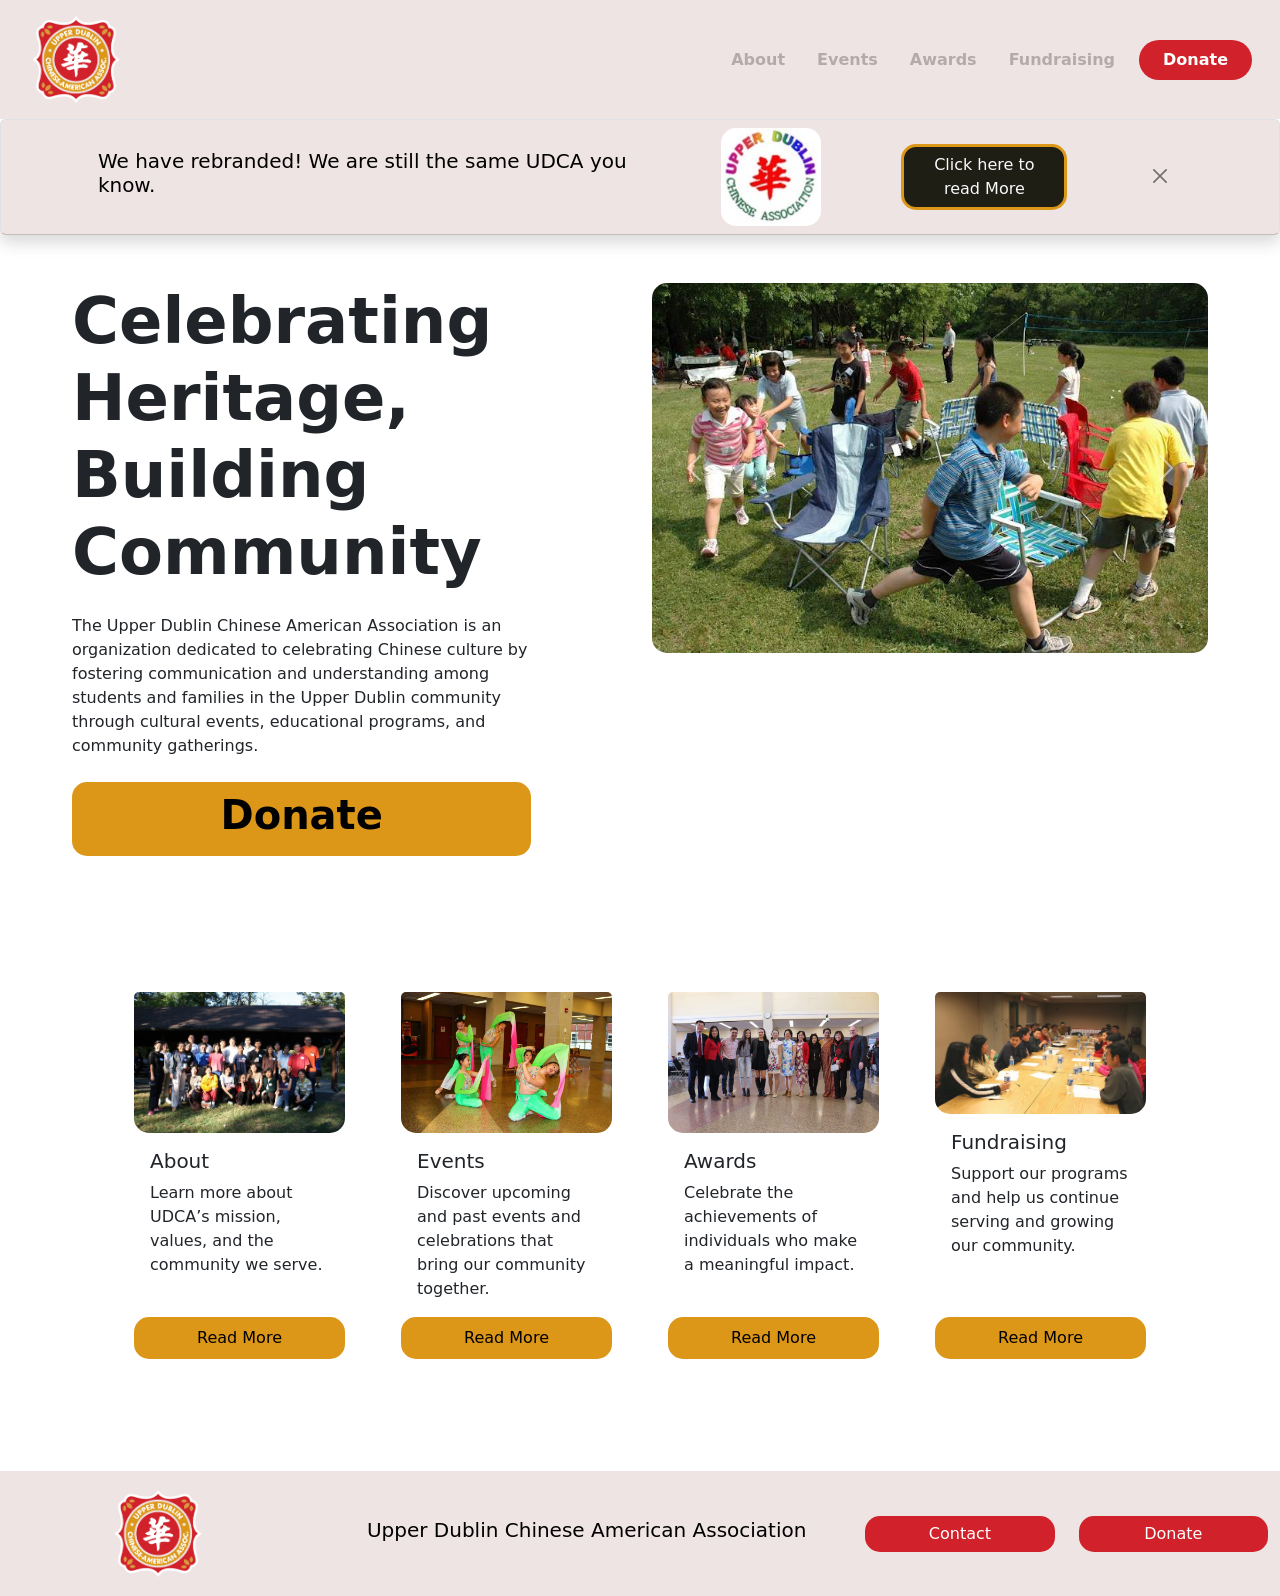
==== index.html @ 73cd3ec1 "Update index.html" ====
<!DOCTYPE html>
<html lang="en">
    <head>
        <link href="https://cdn.jsdelivr.net/npm/bootstrap@5.3.8/dist/css/bootstrap.min.css" rel="stylesheet" integrity="sha384-sRIl4kxILFvY47J16cr9ZwB07vP4J8+LH7qKQnuqkuIAvNWLzeN8tE5YBujZqJLB" crossorigin="anonymous">
        <meta charset="UTF-8" />
        <title>UDCA Home</title>
        <link rel="stylesheet" href="style.css"/>
         <script src="https://cdn.jsdelivr.net/npm/bootstrap@5.3.8/dist/js/bootstrap.bundle.min.js" integrity="sha384-FKyoEForCGlyvwx9Hj09JcYn3nv7wiPVlz7YYwJrWVcXK/BmnVDxM+D2scQbITxI" crossorigin="anonymous"></script>
   
    <style>
    /* #D1212A (red)
     * #1F1E14 (black)
     * #EFE4E4 (cream)
     * #DC9719 (yellow)
     * #645B38 (green)
     * #99B4CA (blue)
     *  */
        
        .toast {
    width: 100%;
    background-color:#EFE4E4 ;
    left: 0;
}
        .toast-header{
            background-color:transparent
        }
        
        .accordion{
            border:none;
            background-color:##EFE4E4 ;
        }
    
        </style>
    </head>
    <body>
        
    
        
        
<nav class="navbar sticky-top navbar-expand-md navbar-dark">
  <div class="container-fluid mx-3">
    <a class="navbar-brand" href="index.html">
      <img src="UDCAPrimary.png" width="100px">
    </a>

      <button
            type="button"
            class="navbar-toggler" 
            data-bs-toggle="offcanvas" 
            data-bs-target="#offcanvasNavbar" 
            aria-controls="offcanvasNavbar" 
            aria-expanded="false" 
            aria-label="Toggle navigation">
            <span class="navbar-toggler-icon"></span>
    </button>
        <div
                    style="background-color:#1F1E14"
                    class="offcanvas offcanvas-end"
                    tabindex="1"
                    id="offcanvasNavbar"
                    arialabelledby="offcanvasNavbarLabel">
        <div class="offcanvas-header">
                <h5 class="offcanvas-title" 
                id="offcanvasNavbarLabel"><img src="UDCAlogo.png" width="90%"></h5>
        <button type="button" class="btn-close btn-close-white" data-bs-dismiss="offcanvas" aria-label="Close"></button>
        </div>
    <div class="offcanvas-body" 
         id="navbarContent">
      <ul class="navbar-nav ms-auto mb-2 gap-3 mb-lg-0">
        <li class="nav-item">
          <a class="nav-link NavbarLink" href="About.html">About</a>
        </li>
        <li class="nav-item">
          <a class="nav-link NavbarLink" href="Events.html">Events</a>
        </li>
        <li class="nav-item">
          <a class="nav-link NavbarLink" href="Awards.html">Awards</a>
        </li>
        <li class="nav-item">
          <a class="nav-link NavbarLink" href="Fundraising.html">Fundraising</a>
        </li>
        <li class="nav-item">
          <a class="nav-link text-center px-4 border-radius=25px" id="donate" href="https://www.paypal.com/ncp/payment/A44ZZ54TGVCSY">Donate</a>
        </li>
      </ul>
    </div>
    </div>
  </div>
</nav>
        
        
        

<!--Toast-->
    <div class="container-toast">
      <div class="toast show accordion accordian-flush">
        <div class="toast-header accordion-item justify-content-around p-2">
            <div class="container">
                <div class="row justify-content-around">
                <div class="col-sm-4 col-md-4 col-lg-6 px-3 align-content-center">
                    <h5 class="accordion header text-black">
                    We have rebranded! We are still the same UDCA you know.
                    </h5>
                </div>
                <div class="col-2 text-center align-content-center">
            <img src="OldUDCALogo.png" width="100px" alt="oldlogo">
                </div>
            <div class="col-sm-3 col-md-4 col-lg-2 text-center align-content-center">
                        <button class="btn text-light" style="background-color:#1F1E14" type="button" data-bs-toggle="collapse" data-bs-target="#collapseOne" aria-expanded="true" aria-controls="collapseOne"> 
                        Click here to read More
                        </button>
                </div>
            <div class="col-1 align-content-center text-center">
        <button type="button" class="btn-close" data-bs-dismiss="toast"></button>
            </div>
        </div>
        <div id="collapseOne" class="accordion-collapse collapse" data-bs-parent="#toast-header">
        <div class="accordion-body text-black px-5 py-3">
            Welcome to the newly redesigned UDCA website! While the look and layout have been refreshed to create a more modern, accessible, and user-friendly experience, the heart of our organization remains the same. We are still committed to celebrating culture, supporting our community, and fostering meaningful connections across generations.
          <br><br>  
           This updated design is meant to make it easier for you to explore our programs, stay informed about events, and engage with everything UDCA has to offer. Though the appearance may be new, our mission, values, and dedication to the community continue unchanged. We’re the same UDCA you know and trust, just with a fresh new look.
      </div>
     </div>
    </div>
    </div>
  </div>
</div>
 
        

        
<div class= "container-fluid">
    <div class="row m-5 justify-content-between Images">
        <div class="col-sm-12 col-md-12 col-lg-6 col-xl-5  align-content-around">
            <h1>Celebrating Heritage, Building Community</h1>
            <div class="col my-4">The Upper Dublin Chinese American Association is an organization dedicated to celebrating Chinese culture by fostering communication and understanding among students and families in the Upper Dublin community through cultural events, educational programs, and community gatherings.
            </div>
            <div class="col my-4 text-center">
            <a href="DonateLink" class="btn"><h2>Donate</h2></a>
            </div>
        </div>
        <div class="col-sm-12 col-md-12 col-lg-6">
          <div id="carouselExampleAutoplaying" class="carousel slide" data-bs-ride="carousel">
                        <div class="carousel-inner">
                            <div class="carousel-item active">
                                <img src="UDCAKids.jpg" alt="KidsRunning" class="d-block w-100 h-300">
                            </div>
                            <div class="carousel-item">
                                <img src="UDCATugWar.jpg" class="d-block w-100 h-300" alt="..." >
                            </div>
                            <div class="carousel-item">
                                <img src="UDCAKids3.jpg" class="d-block w-100 h-300" alt="..." >
                            </div>
                            <div class="carousel-item">
                                <img src="UDCAKids2.jpg" class="d-block w-100 h-300" alt="..." >
                            </div>
                            <div class="carousel-item">
                                <img src="UDCADance.jpg" class="d-block w-100 h-300" alt="..." >
                            </div>
                            <div class="carousel-item">
                                <img src="UDCAAwards.jpg" class="d-block w-100 h-300" alt="..." >
                            </div>
                            <div class="carousel-item">
                                <img src="UDCAAbout.jpg" class="d-block w-100 h-300" alt="..." >
                            </div>
                        </div>
                        <button
                            class="carousel-control-prev"
                            type="button"
                            data-bs-target="#carouselExampleAutoplaying"
                            data-bs-slide="prev">
                            <span class="carousel-control-prev-icon" aria-hidden="true"></span>
                            <span class="visually-hidden">Previous</span>
                        </button>
                        <button
                            class="carousel-control-next"
                            type="button"
                            data-bs-target="#carouselExampleAutoplaying"
                            data-bs-slide="next">
                            <span class="carousel-control-next-icon" aria-hidden="true"></span>
                            <span class="visually-hidden">Next</span>
                        </button>
                    </div>
                </div>
    </div>    
</div>
        
<div class="container-fluid" id="HeadCards">
<div class="container mb-5 p-5">
<div class="row row-cols-1 row-cols-md-2 row-cols-lg-4 g-4">
  <div class="col" >
    <div class="card h-100 p-3" style="background-color:white">
      <img src="UDCAAbout.jpg" class="card-img-top" alt="AboutImage">
      <div class="card-body">
        <h5 class="card-title">About</h5>
        <p class="card-text">Learn more about UDCA’s mission, values, and the community we serve.</p>
        </div>
        <a href="About.html" class="btn">Read More</a>
    </div>
  </div>
  <div class="col">
    <div class="card h-100 p-3" style="background-color:white">
      <img src="UDCADance.jpg" class="card-img-top" alt="...">
      <div class="card-body">
        <h5 class="card-title">Events</h5>
        <p class="card-text">Discover upcoming and past events and celebrations that bring our community together.</p>
        </div>
          <a href="Events.html" class="btn">Read More</a>
    </div>
  </div>
  <div class="col">
    <div class="card h-100 p-3" style="background-color:white">
      <img src="UDCAAwards.jpg" class="card-img-top" alt="...">
      <div class="card-body">
        <h5 class="card-title">Awards</h5>
        <p class="card-text">Celebrate the achievements of individuals who make a meaningful impact.</p>
         </div>
          <a href="Awards.html" class="btn">Read More</a>
       
    </div>
  </div>
  <div class="col">
    <div class="card h-100 p-3" style="background-color:white">
      <img src="UDCAFundraising.jpg" class="card-img-top" alt="...">
      <div class="card-body">
        <h5 class="card-title">Fundraising</h5>
        <p class="card-text">Support our programs and help us continue serving and growing our community.</p>
        </div>
        <a href="Fundraising.html" class="btn">Read More</a>
    </div>
  </div>
</div>
</div>
</div>
        
      
        
        <!--Footer-->
        <div class="container-fluid " position="sticky" style="background-color:#EFE4E4">
            <div class="row  mt-5 justify-content-center">
                <div class="col-3 text-center p-3">
                <a href="index.html">
                <img src="UDCAPrimary.png" width="100px" alt="Logo"></a>
              </div>
            <div class="col-md-5 text-black align-content-center text-center">
                <h5>Upper Dublin
                Chinese American Association
               </h5> </div>
            <div class="col-sm-12 col-md-2  pt-3 pb-3 align-content-center ">
                <a href="mailto:UDCA@udchinese.org" class="btn btn-footer">Contact</a>
                </div>
            <div class="col-sm-12 col-md-2 pt-3 pb-3 align-content-center">
                <a href="https://www.paypal.com/donate?token=20tUKie6Eug36NWWuvtWciy3XHj_gR5hrsIdLXbP7QhfNN6p47j9enBToAJZy_8PmglJ-Dah6SpQRBNP" class="btn btn-footer">Donate</a>
                </div>
            </div>
        </div>
        
        
    </body>
   
</html>
---- style.css ----
/* #D1212A (red)
     * #1F1E14 (black)
     * #EFE4E4 (cream)
     * #DC9719 (yellow)
     * #645B38 (green)
     * #99B4CA (blue)
     *  */

    h1{
        font-size: 4rem;
        font-weight: 800;
}

    h2{
        font-size: 2.5rem;
        font-weight:800;
}

    .NavbarLink:hover{
    color:black;
    transition-property: inherit;
    transition-duration: 0.25s;
}

    .NavbarLink{
        color:#b5aaaa
}

    .Active{
        color:black;
        font-weight:800;
}

.Active:hover{
        color:black;
        font-weight:800;
}

    .navbar {
        background-color:#EFE4E4;
        font-weight:800;
}

    .sidenav {
            font-family:futura;
        }
    .nav-link {
            border-radius: 25px;
            font-size:1rem;
}

    

    .SideItem:hover{
        background-color:#EFE4E4 ;
        border-radius: 25px;
        color: black;
        transition-property: inherit;
        transition-duration: 0.25s;
        font-weight:500;
            
        }

    #VerticalUl {
        list-style-type: none;
        padding: 20px;
        width: 25%;
        height: 100%;
        position: fixed;
        overflow:auto; 
        top: 10%;
        color: black;
        font-weight:500
            }

    #donate {
        background-color:#D1212A;
        color:white;
}

    #donate:hover {
        background-color:white ;
        color:black;
        transition-property: inherit;
        transition-duration: 0.25s;
        
}

    .btn {
        border-width:3px;
        border-color:#DC9719;
        background-color:#DC9719;
        border-radius: 15px;
        width: 100%;
        color:black;
        font-weight: 500;
}

    #HeadCards {
        background-image: url("UDCAPattern.png");
        background-size: 100%;
        background-position:fixed;
        min-height:fit-content;
}

    .btn-footer {
        border:none;
        background-color:#D1212A ;
        border-radius: 15px;
        width: 100%;
        color:white
}

    .btn:hover {
       border-width:3px;
        border-color:#f9b842;
        background-color:#f9b842;
        transition-property: inherit;
        transition-duration: 0.5s;
        color:black;
}

    .card {
        border:none;
        border-radius: 15px;
}
    .row, .col{
        overflow: hidden;
}

    .Images{border-radius: 15px}


    img {
        border-radius: 15px
}

    .navbar-toggler{
        outline-color:white}
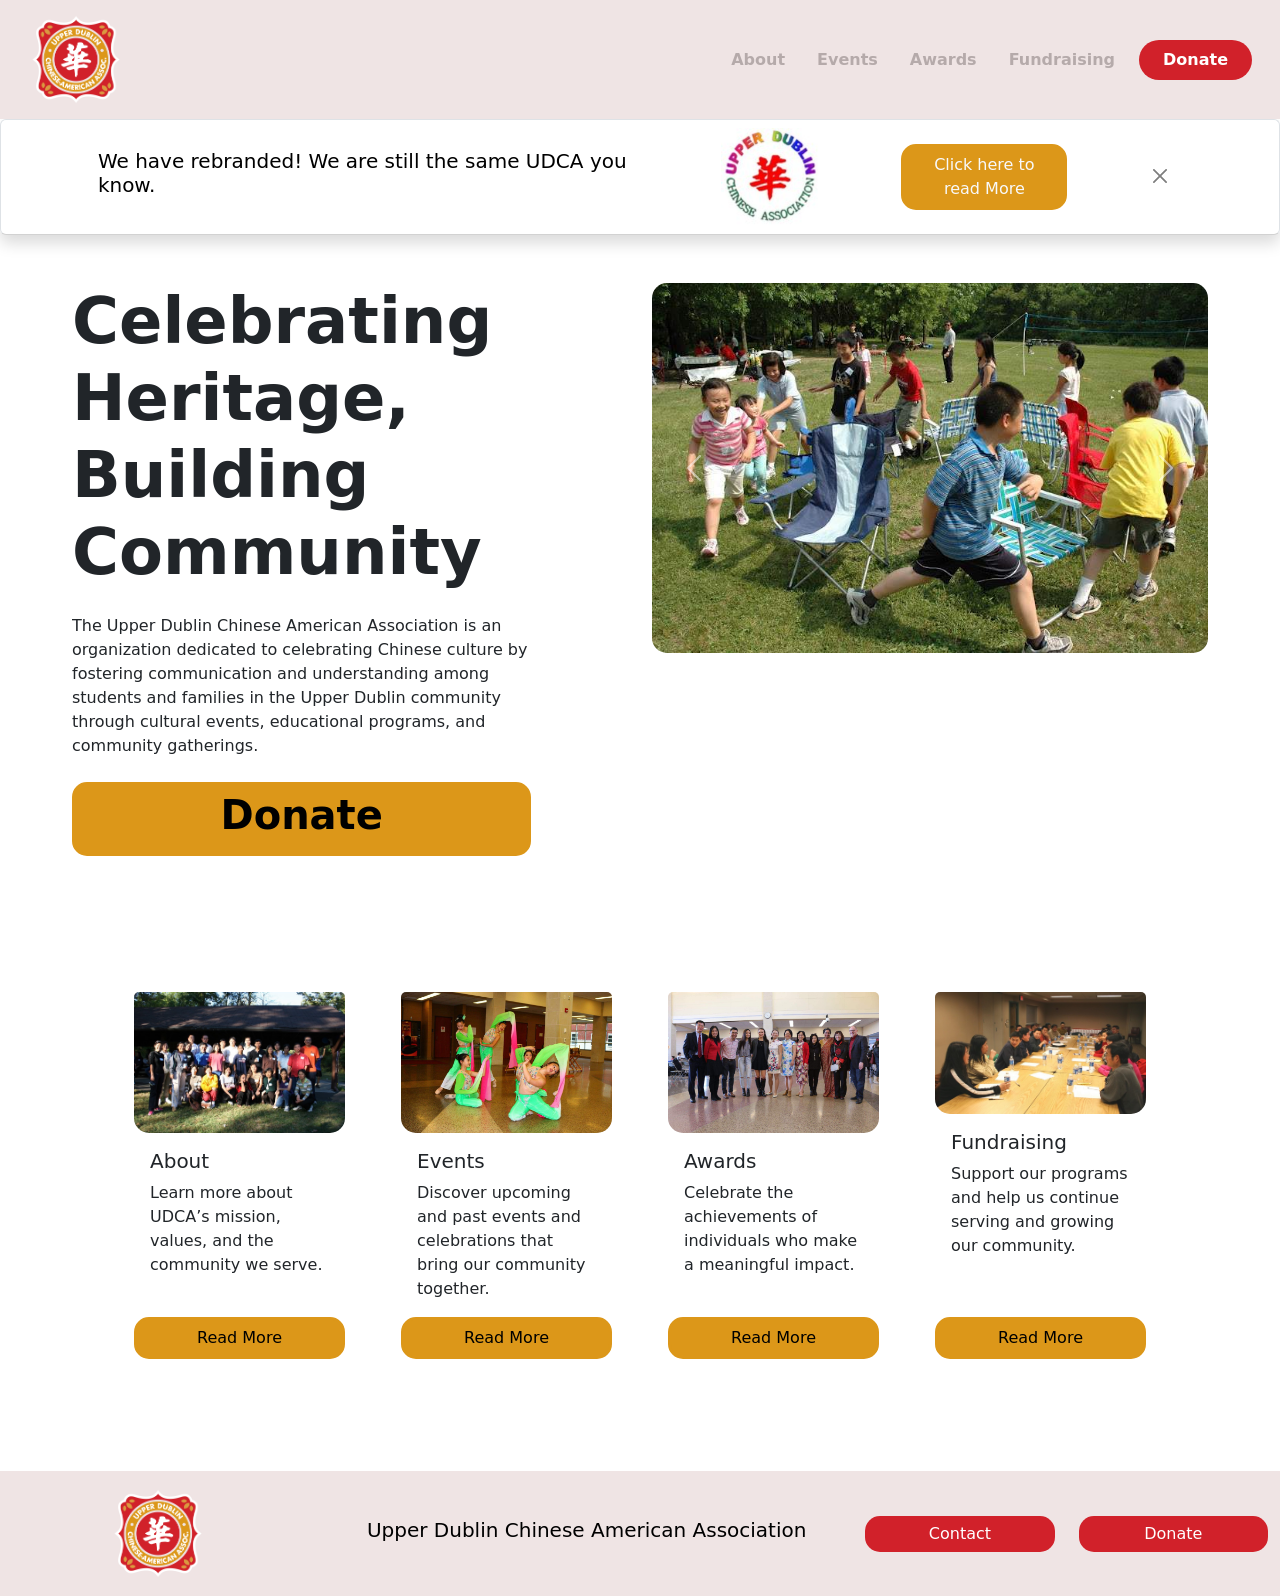
==== commit aa5aa305: "Update index.html" ====
--- a/index.html
+++ b/index.html
@@ -27,7 +27,7 @@
         
         .accordion{
             border:none;
-            background-color:##EFE4E4 ;
+            background-color:white ;
         }
     
         </style>
@@ -106,7 +106,7 @@
             <img src="OldUDCALogo.png" width="100px" alt="oldlogo">
                 </div>
             <div class="col-sm-3 col-md-4 col-lg-2 text-center align-content-center">
-                        <button class="btn text-light" style="background-color:#1F1E14" type="button" data-bs-toggle="collapse" data-bs-target="#collapseOne" aria-expanded="true" aria-controls="collapseOne"> 
+                        <button class="btn text-light" type="button" data-bs-toggle="collapse" data-bs-target="#collapseOne" aria-expanded="true" aria-controls="collapseOne"> 
                         Click here to read More
                         </button>
                 </div>
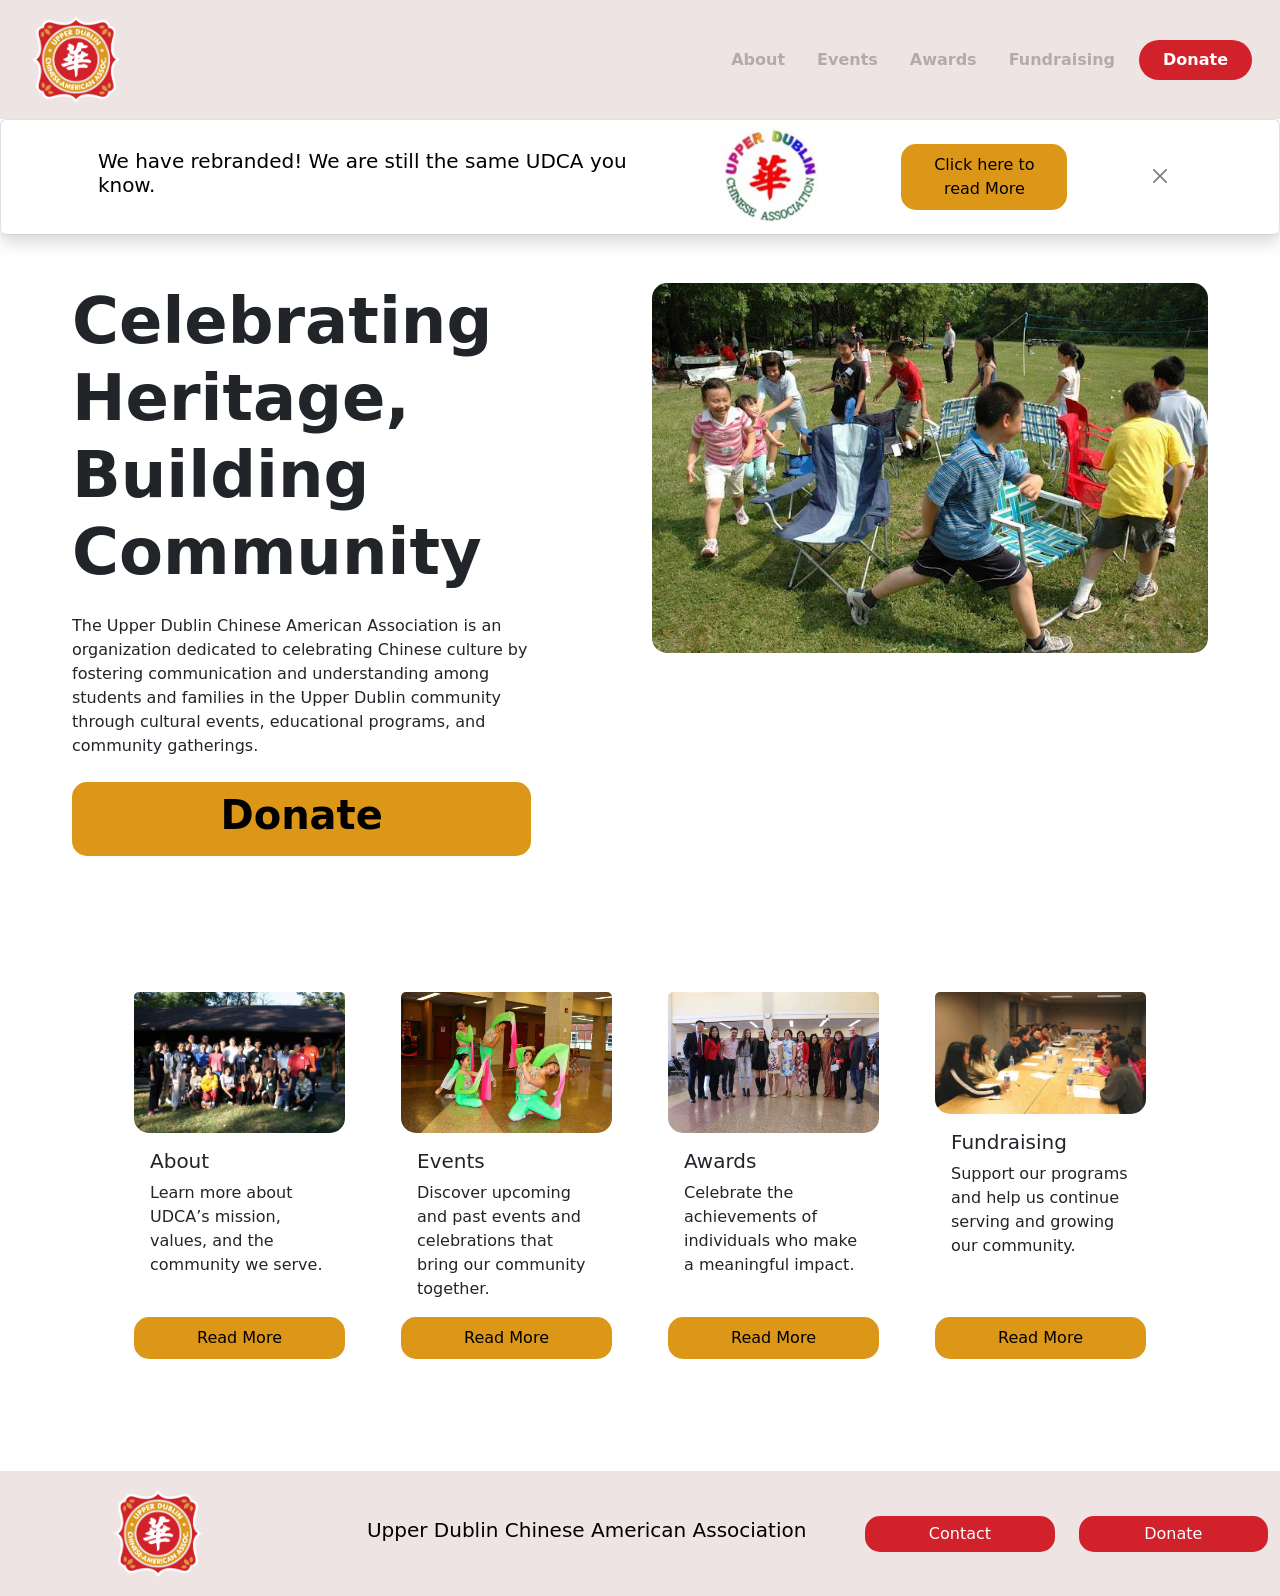
==== commit 3a91d725: "Update index.html" ====
--- a/index.html
+++ b/index.html
@@ -106,7 +106,7 @@
             <img src="OldUDCALogo.png" width="100px" alt="oldlogo">
                 </div>
             <div class="col-sm-3 col-md-4 col-lg-2 text-center align-content-center">
-                        <button class="btn text-light" type="button" data-bs-toggle="collapse" data-bs-target="#collapseOne" aria-expanded="true" aria-controls="collapseOne"> 
+                        <button class="btn" type="button" data-bs-toggle="collapse" data-bs-target="#collapseOne" aria-expanded="true" aria-controls="collapseOne"> 
                         Click here to read More
                         </button>
                 </div>
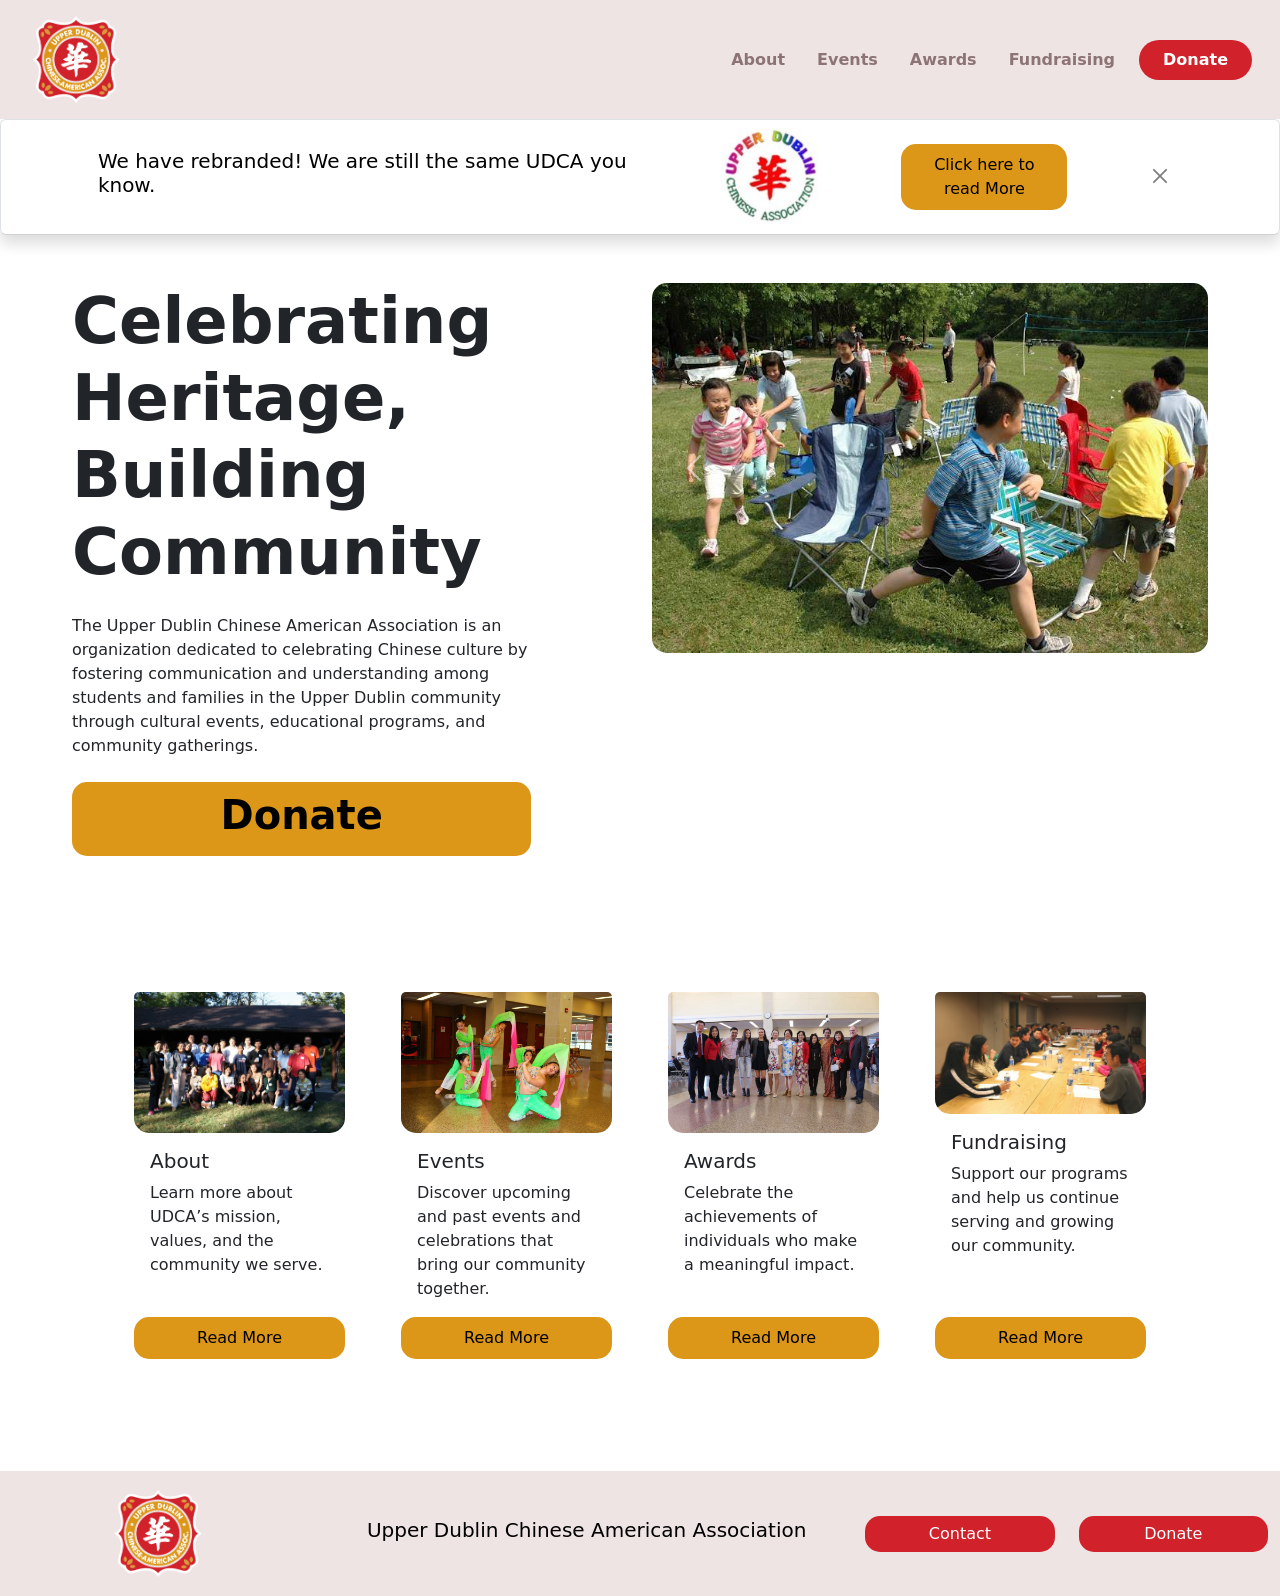
==== commit 7b3537f6: "Update index.html" ====
--- a/index.html
+++ b/index.html
@@ -37,10 +37,10 @@
     
         
         
-<nav class="navbar sticky-top navbar-expand-md navbar-dark">
+<nav class="navbar sticky-top navbar-expand-md navbar-light">
   <div class="container-fluid mx-3">
     <a class="navbar-brand" href="index.html">
-      <img src="UDCAPrimary.png" width="100px">
+      <img src="IMG/UDCAPrimary.png" width="100px">
     </a>
 
       <button
@@ -54,15 +54,15 @@
             <span class="navbar-toggler-icon"></span>
     </button>
         <div
-                    style="background-color:#1F1E14"
+                    style="background-color:#EFE4E4"
                     class="offcanvas offcanvas-end"
                     tabindex="1"
                     id="offcanvasNavbar"
                     arialabelledby="offcanvasNavbarLabel">
         <div class="offcanvas-header">
                 <h5 class="offcanvas-title" 
-                id="offcanvasNavbarLabel"><img src="UDCAlogo.png" width="90%"></h5>
-        <button type="button" class="btn-close btn-close-white" data-bs-dismiss="offcanvas" aria-label="Close"></button>
+                id="offcanvasNavbarLabel"><img src="IMG/UDCASecondary.png" width="90%"></h5>
+        <button type="button" class="btn-close btn-close-black" data-bs-dismiss="offcanvas" aria-label="Close"></button>
         </div>
     <div class="offcanvas-body" 
          id="navbarContent">
@@ -103,7 +103,7 @@
                     </h5>
                 </div>
                 <div class="col-2 text-center align-content-center">
-            <img src="OldUDCALogo.png" width="100px" alt="oldlogo">
+            <img src="IMG/OldUDCALogo.png" width="100px" alt="oldlogo">
                 </div>
             <div class="col-sm-3 col-md-4 col-lg-2 text-center align-content-center">
                         <button class="btn" type="button" data-bs-toggle="collapse" data-bs-target="#collapseOne" aria-expanded="true" aria-controls="collapseOne"> 
@@ -143,25 +143,25 @@
           <div id="carouselExampleAutoplaying" class="carousel slide" data-bs-ride="carousel">
                         <div class="carousel-inner">
                             <div class="carousel-item active">
-                                <img src="UDCAKids.jpg" alt="KidsRunning" class="d-block w-100 h-300">
-                            </div>
-                            <div class="carousel-item">
-                                <img src="UDCATugWar.jpg" class="d-block w-100 h-300" alt="..." >
-                            </div>
-                            <div class="carousel-item">
-                                <img src="UDCAKids3.jpg" class="d-block w-100 h-300" alt="..." >
-                            </div>
-                            <div class="carousel-item">
-                                <img src="UDCAKids2.jpg" class="d-block w-100 h-300" alt="..." >
-                            </div>
-                            <div class="carousel-item">
-                                <img src="UDCADance.jpg" class="d-block w-100 h-300" alt="..." >
-                            </div>
-                            <div class="carousel-item">
-                                <img src="UDCAAwards.jpg" class="d-block w-100 h-300" alt="..." >
-                            </div>
-                            <div class="carousel-item">
-                                <img src="UDCAAbout.jpg" class="d-block w-100 h-300" alt="..." >
+                                <img src="IMG/UDCAKids.jpg" alt="KidsRunning" class="d-block w-100 h-300">
+                            </div>
+                            <div class="carousel-item">
+                                <img src="IMG/UDCATugWar.jpg" class="d-block w-100 h-300" alt="..." >
+                            </div>
+                            <div class="carousel-item">
+                                <img src="IMG/UDCAKids3.jpg" class="d-block w-100 h-300" alt="..." >
+                            </div>
+                            <div class="carousel-item">
+                                <img src="IMG/UDCAKids2.jpg" class="d-block w-100 h-300" alt="..." >
+                            </div>
+                            <div class="carousel-item">
+                                <img src="IMG/UDCADance.jpg" class="d-block w-100 h-300" alt="..." >
+                            </div>
+                            <div class="carousel-item">
+                                <img src="IMG/UDCAAwards.jpg" class="d-block w-100 h-300" alt="..." >
+                            </div>
+                            <div class="carousel-item">
+                                <img src="IMG/UDCAAbout.jpg" class="d-block w-100 h-300" alt="..." >
                             </div>
                         </div>
                         <button
@@ -190,7 +190,7 @@
 <div class="row row-cols-1 row-cols-md-2 row-cols-lg-4 g-4">
   <div class="col" >
     <div class="card h-100 p-3" style="background-color:white">
-      <img src="UDCAAbout.jpg" class="card-img-top" alt="AboutImage">
+      <img src="IMG/UDCAAbout.jpg" class="card-img-top" alt="AboutImage">
       <div class="card-body">
         <h5 class="card-title">About</h5>
         <p class="card-text">Learn more about UDCA’s mission, values, and the community we serve.</p>
@@ -200,7 +200,7 @@
   </div>
   <div class="col">
     <div class="card h-100 p-3" style="background-color:white">
-      <img src="UDCADance.jpg" class="card-img-top" alt="...">
+      <img src="IMG/UDCADance.jpg" class="card-img-top" alt="...">
       <div class="card-body">
         <h5 class="card-title">Events</h5>
         <p class="card-text">Discover upcoming and past events and celebrations that bring our community together.</p>
@@ -210,7 +210,7 @@
   </div>
   <div class="col">
     <div class="card h-100 p-3" style="background-color:white">
-      <img src="UDCAAwards.jpg" class="card-img-top" alt="...">
+      <img src="IMG/UDCAAwards.jpg" class="card-img-top" alt="...">
       <div class="card-body">
         <h5 class="card-title">Awards</h5>
         <p class="card-text">Celebrate the achievements of individuals who make a meaningful impact.</p>
@@ -221,7 +221,7 @@
   </div>
   <div class="col">
     <div class="card h-100 p-3" style="background-color:white">
-      <img src="UDCAFundraising.jpg" class="card-img-top" alt="...">
+      <img src="IMG/UDCAFundraising.jpg" class="card-img-top" alt="...">
       <div class="card-body">
         <h5 class="card-title">Fundraising</h5>
         <p class="card-text">Support our programs and help us continue serving and growing our community.</p>
@@ -240,7 +240,7 @@
             <div class="row  mt-5 justify-content-center">
                 <div class="col-3 text-center p-3">
                 <a href="index.html">
-                <img src="UDCAPrimary.png" width="100px" alt="Logo"></a>
+                <img src="IMG/UDCAPrimary.png" width="100px" alt="Logo"></a>
               </div>
             <div class="col-md-5 text-black align-content-center text-center">
                 <h5>Upper Dublin
--- a/style.css
+++ b/style.css
@@ -23,7 +23,7 @@
 }
 
     .NavbarLink{
-        color:#b5aaaa
+        color:#8d7474
 }
 
     .Active{
@@ -133,8 +133,4 @@
 
     img {
         border-radius: 15px
-}
-
-    .navbar-toggler{
-        outline-color:white}
-
+    }
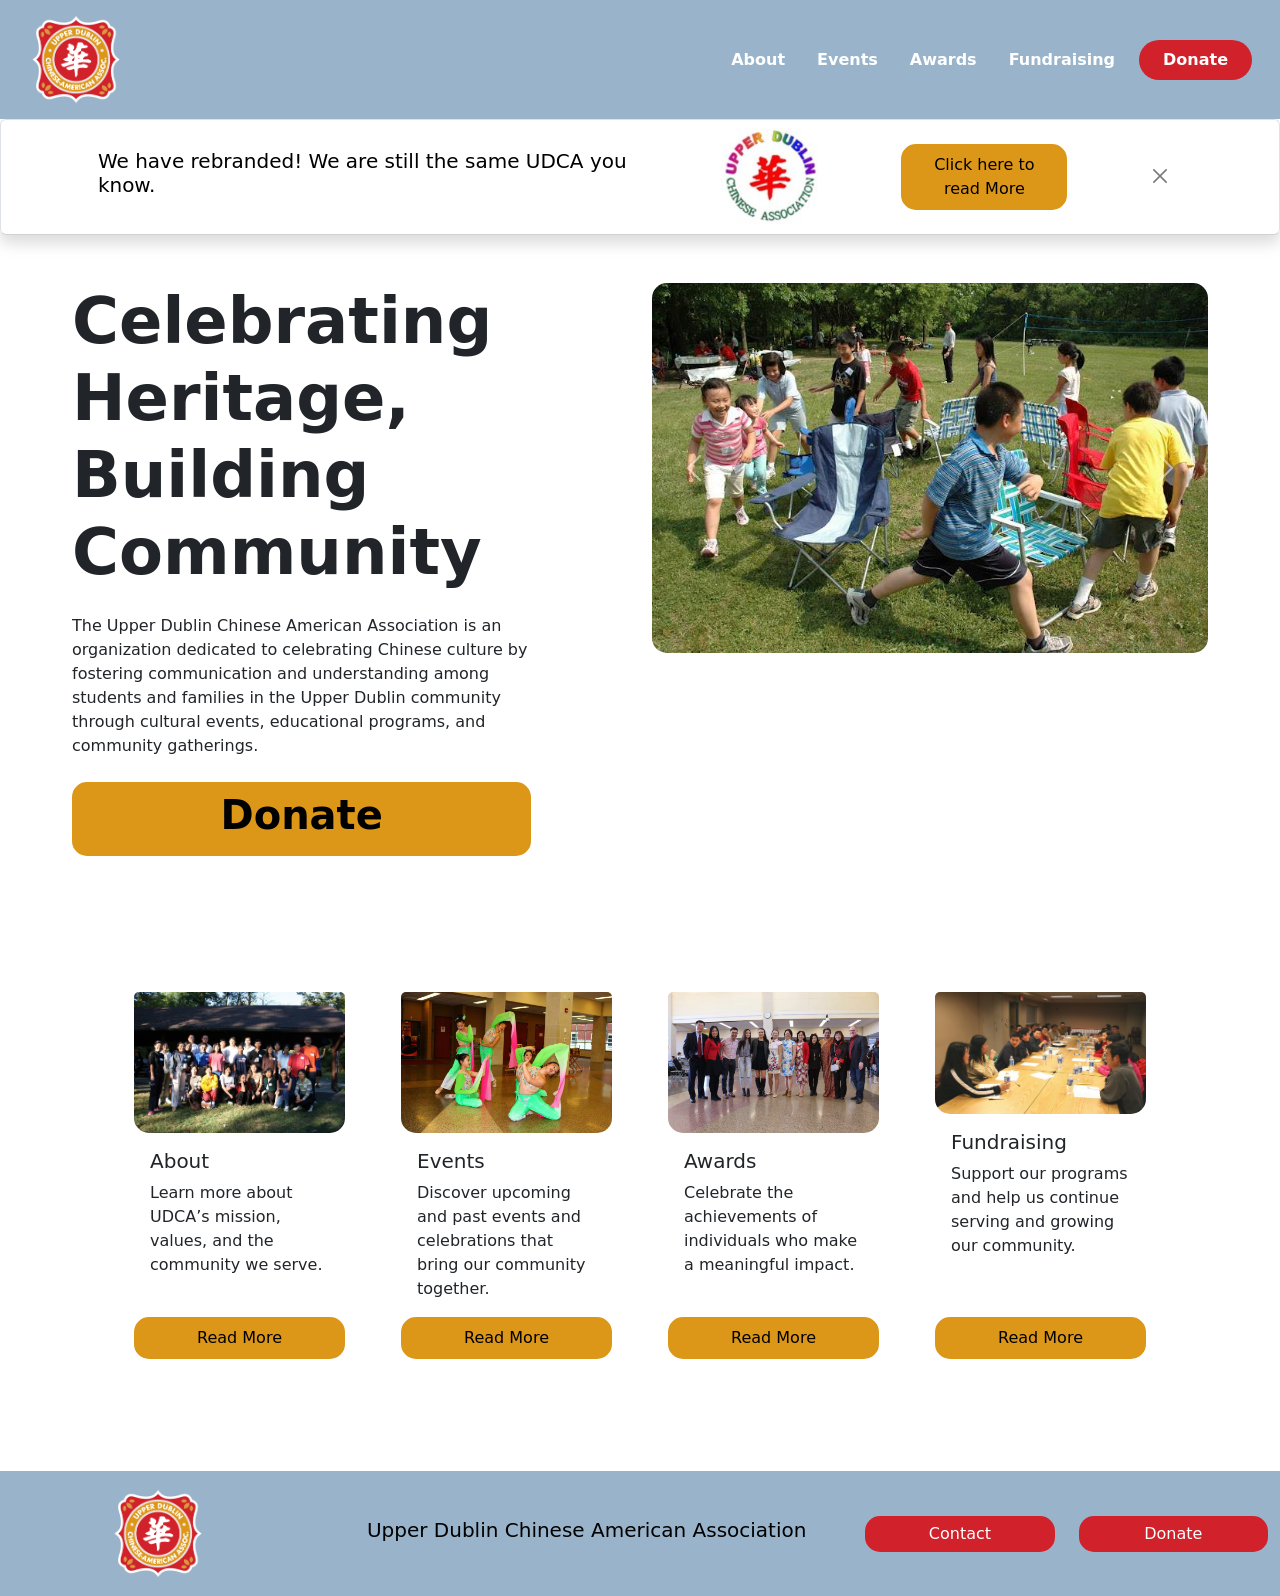
==== commit 20694984: "Update index.html" ====
--- a/index.html
+++ b/index.html
@@ -236,7 +236,7 @@
       
         
         <!--Footer-->
-        <div class="container-fluid " position="sticky" style="background-color:#EFE4E4">
+        <div class="container-fluid " position="sticky" style="background-color:#99b4ca">
             <div class="row  mt-5 justify-content-center">
                 <div class="col-3 text-center p-3">
                 <a href="index.html">
--- a/style.css
+++ b/style.css
@@ -23,7 +23,7 @@
 }
 
     .NavbarLink{
-        color:#8d7474
+        color:white
 }
 
     .Active{
@@ -37,7 +37,7 @@
 }
 
     .navbar {
-        background-color:#EFE4E4;
+        background-color:#99b4ca;
         font-weight:800;
 }
 
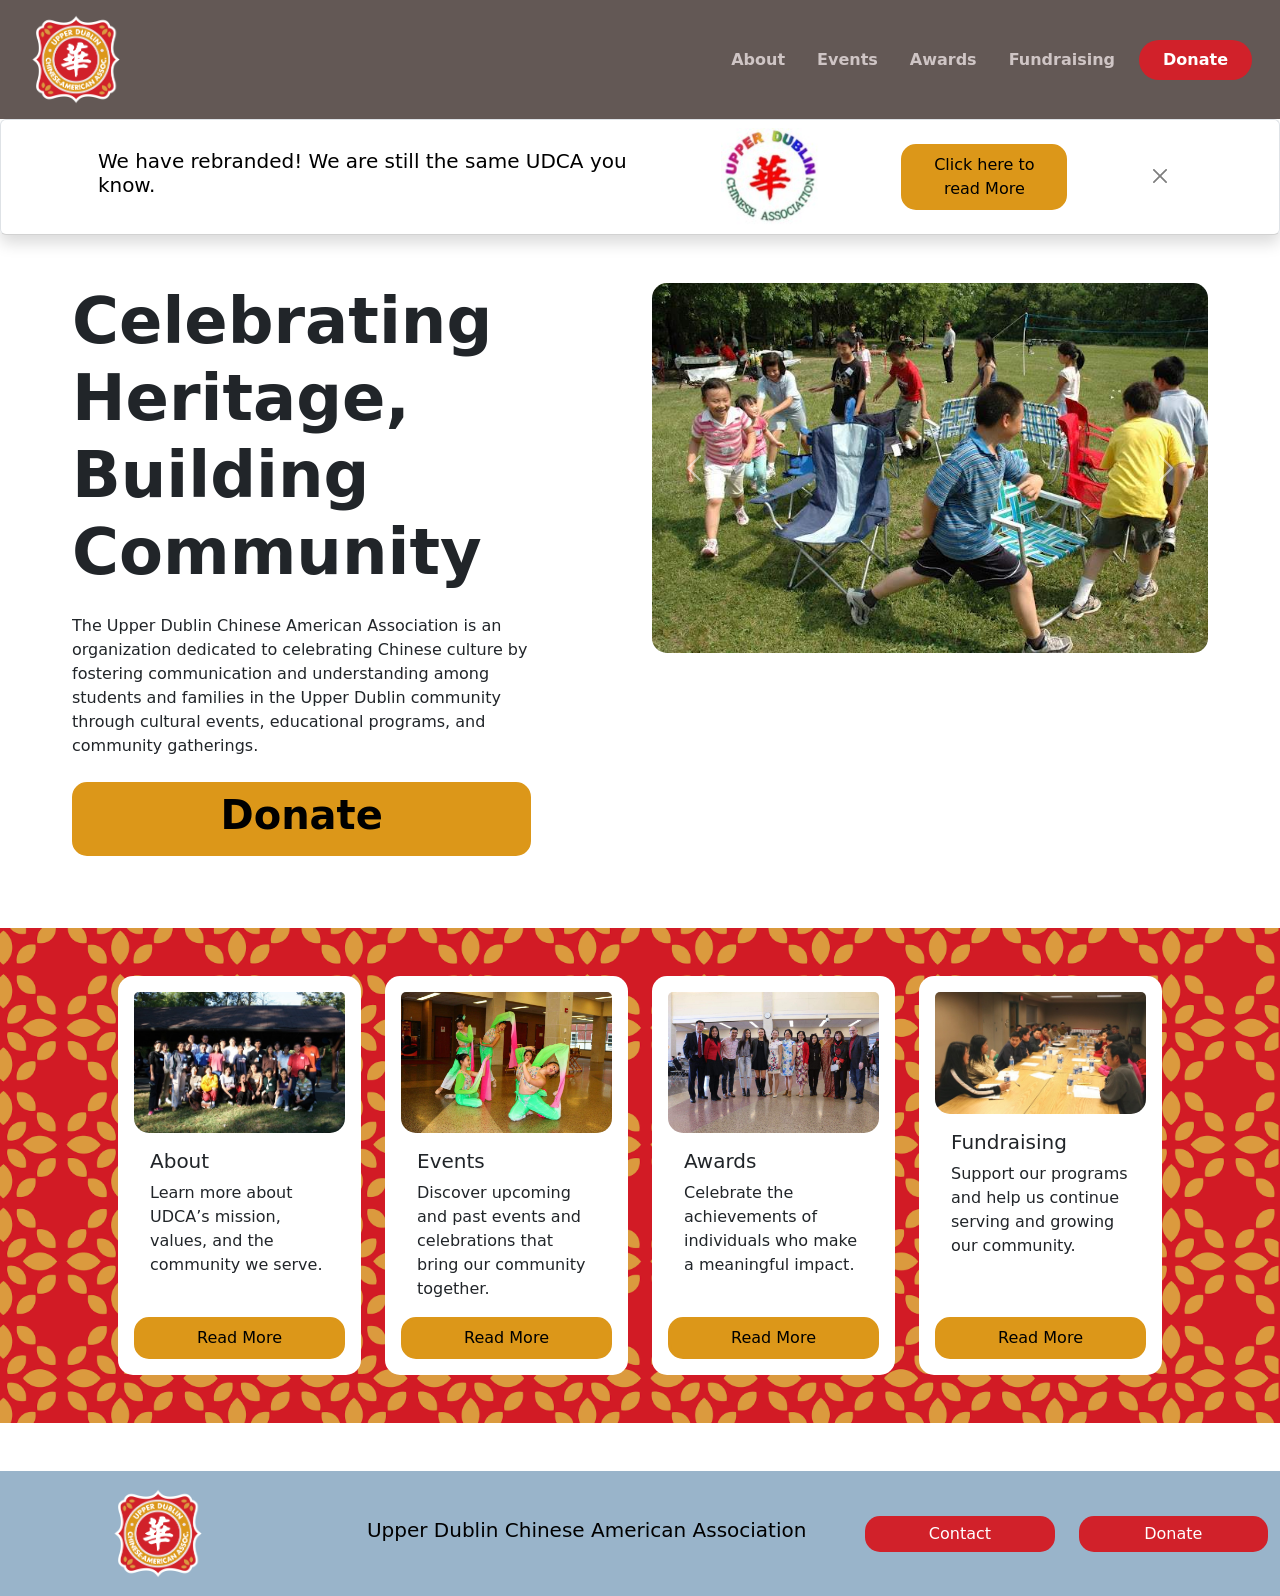
==== commit 1fd98d56: "Update index.html" ====
--- a/index.html
+++ b/index.html
@@ -37,7 +37,7 @@
     
         
         
-<nav class="navbar sticky-top navbar-expand-md navbar-light">
+<nav class="navbar sticky-top navbar-expand-md navbar-dark">
   <div class="container-fluid mx-3">
     <a class="navbar-brand" href="index.html">
       <img src="IMG/UDCAPrimary.png" width="100px">
@@ -54,7 +54,7 @@
             <span class="navbar-toggler-icon"></span>
     </button>
         <div
-                    style="background-color:#EFE4E4"
+                    style="background-color:#635855"
                     class="offcanvas offcanvas-end"
                     tabindex="1"
                     id="offcanvasNavbar"
@@ -62,7 +62,7 @@
         <div class="offcanvas-header">
                 <h5 class="offcanvas-title" 
                 id="offcanvasNavbarLabel"><img src="IMG/UDCASecondary.png" width="90%"></h5>
-        <button type="button" class="btn-close btn-close-black" data-bs-dismiss="offcanvas" aria-label="Close"></button>
+        <button type="button" class="btn-close btn-close-white" data-bs-dismiss="offcanvas" aria-label="Close"></button>
         </div>
     <div class="offcanvas-body" 
          id="navbarContent">
--- a/style.css
+++ b/style.css
@@ -17,27 +17,27 @@
 }
 
     .NavbarLink:hover{
-    color:black;
+    color:white;
     transition-property: inherit;
     transition-duration: 0.25s;
 }
 
     .NavbarLink{
-        color:white
+        color:#cfc5c5
 }
 
     .Active{
-        color:black;
+        color:white;
         font-weight:800;
 }
 
 .Active:hover{
-        color:black;
+        color:white;
         font-weight:800;
 }
 
     .navbar {
-        background-color:#99b4ca;
+        background-color:#635855;
         font-weight:800;
 }
 
@@ -97,7 +97,7 @@
 }
 
     #HeadCards {
-        background-image: url("UDCAPattern.png");
+        background-image: url("IMG/UDCAPattern.png");
         background-size: 100%;
         background-position:fixed;
         min-height:fit-content;
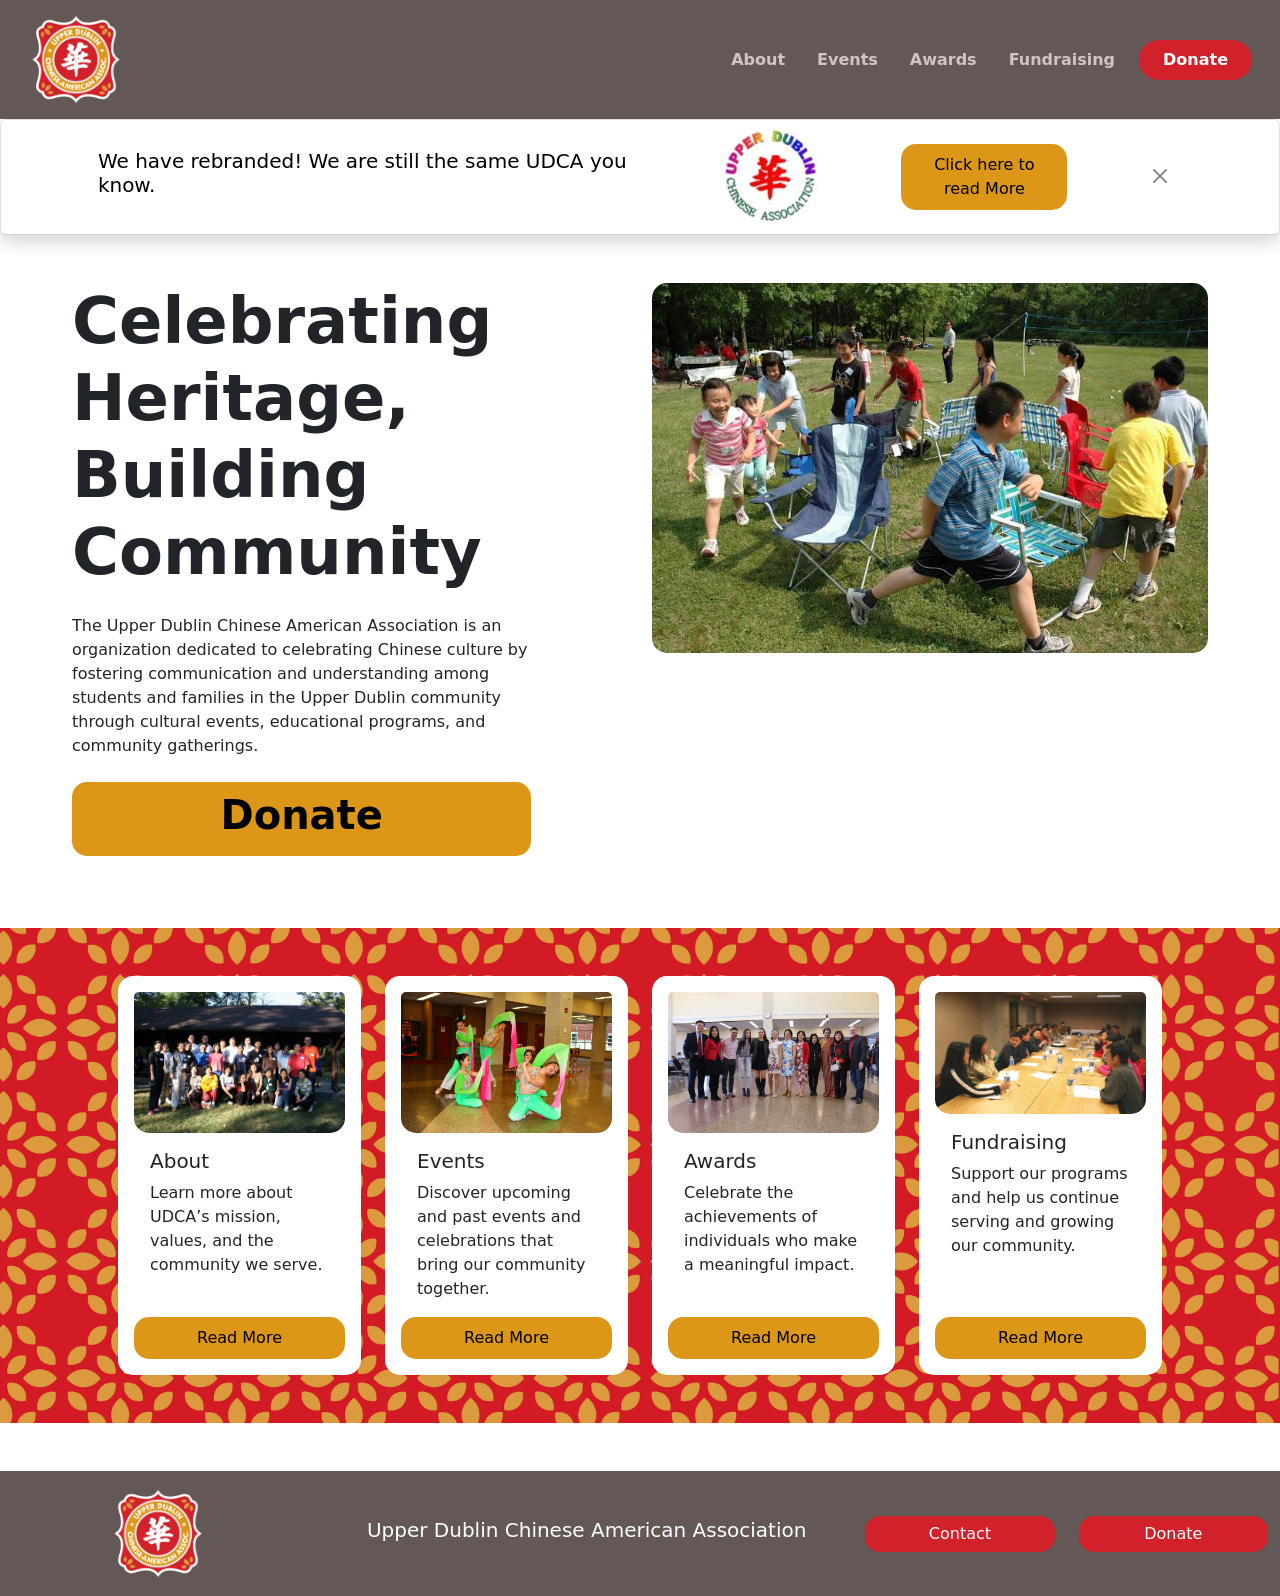
==== commit 31cbc30f: "Update index.html" ====
--- a/index.html
+++ b/index.html
@@ -236,13 +236,13 @@
       
         
         <!--Footer-->
-        <div class="container-fluid " position="sticky" style="background-color:#99b4ca">
+        <div class="container-fluid " position="sticky" style="background-color:#635855">
             <div class="row  mt-5 justify-content-center">
                 <div class="col-3 text-center p-3">
                 <a href="index.html">
                 <img src="IMG/UDCAPrimary.png" width="100px" alt="Logo"></a>
               </div>
-            <div class="col-md-5 text-black align-content-center text-center">
+            <div class="col-md-5 text-white align-content-center text-center">
                 <h5>Upper Dublin
                 Chinese American Association
                </h5> </div>
